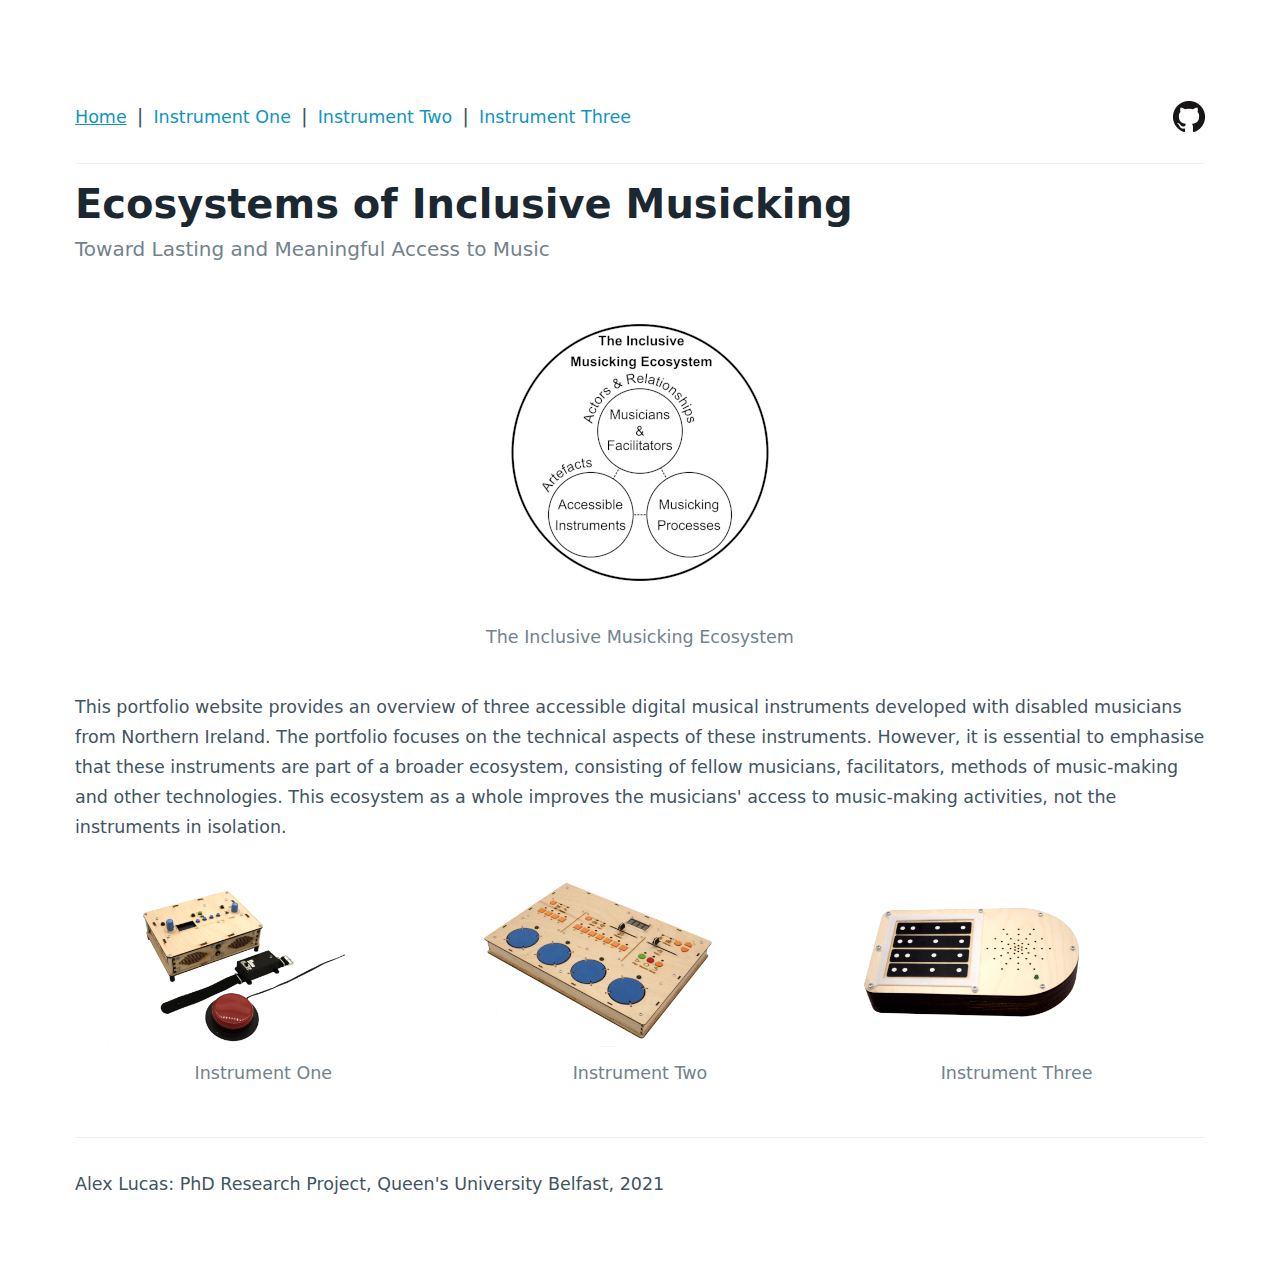
==== index.html @ f517aa19 "site template" ====
<!DOCTYPE html>
<html>
<head>
<link rel="stylesheet" href="css/pico.min.css">
<title>Ecosystems of Inclusive Music</title>
</head>
<body>
<main class = "container">
	<nav>
		<ul>
			<li><a href="index.html"><small><u>Home</u></small></a></li> | 
			<li><a href="instrument_one.html"><small>Instrument One</small></a></li> |
			<li><a href="instrument_two.html"><small>Instrument Two</small></a></li> |
			<li><a href="instrument_three.html"><small>Instrument Three</small></a></li>
		</ul>
		<ul>
			<li><a href="https://github.com/alexmlucas" target="_blank">
					<img src="images/GitHub-Mark-32px.png" alt="The GitHub logo" >
				</a></li>
		</ul>
	</nav>
	<hr>
	<hgroup>
		<h1>Ecosystems of Inclusive Musicking</h1>
		<h2>Toward Lasting and Meaningful Access to Music</h2>
	</hgroup>
	<center>
		<figure>
			<a href="images/inclusive_musicking_ecosystems_1080x761.png"> 
				<img src="images/inclusive_musicking_ecosystems_450x317.png" alt="An illustration of the three core components of inclusive musicxking ecosystems; actors, accessible musical instruments and musicking processes"> 
			</a>
			<figcaption><small>The Inclusive Musicking Ecosystem</small></figcaption>
		</figure>
	</center>

	<p>
	<small>This portfolio website provides an overview of three accessible digital musical instruments developed with disabled musicians from Northern Ireland. The portfolio focuses on the technical aspects of these instruments. However, it is essential to emphasise that these instruments are part of a broader ecosystem, consisting of fellow musicians, facilitators, methods of music-making and other technologies. This ecosystem as a whole improves the musicians' access to music-making activities, not the instruments in isolation.</small>

	</p>
	
	<table>
	  <tr>
		<td>
			<figure>
					<a href="instrument_one.html">
						<img src="images/instrument_one_side_450x300_white_bg.png" alt="A photograph of Instrument One, a guitar-inspired accessible instrument" width="250">
					</a>
					<figcaption><center><small>Instrument One</small></center></figcaption>
			</figure>
		</td>
		<td>
			<figure>
					<a href="instrument_two.html">
						<img src="images/instrument_two_side_450x300_white_bg.png" alt="A side-facing photograph of Instrument two, a performance-orientated accessible instrument" width="250">
					</a>
					<figcaption><center><small>Instrument Two</small></center></figcaption>
				</figure>
		</td>
		<td>
			<figure>
				<a href="instrument_three.html">
					<img src="images/instrument_three_front_450x300_white_bg.png" alt="A front-facing photograph of Instrument Three, a violin-inspired accessible instrument" width="250">
				</a>
				<figcaption><center><small>Instrument Three</small></center></figcaption>
			</figure>
		</td>
	  </tr>
	</table>

<footer><small>Alex Lucas: PhD Research Project, Queen's University Belfast, 2021</small></footer>

</main>
</body>
</html>
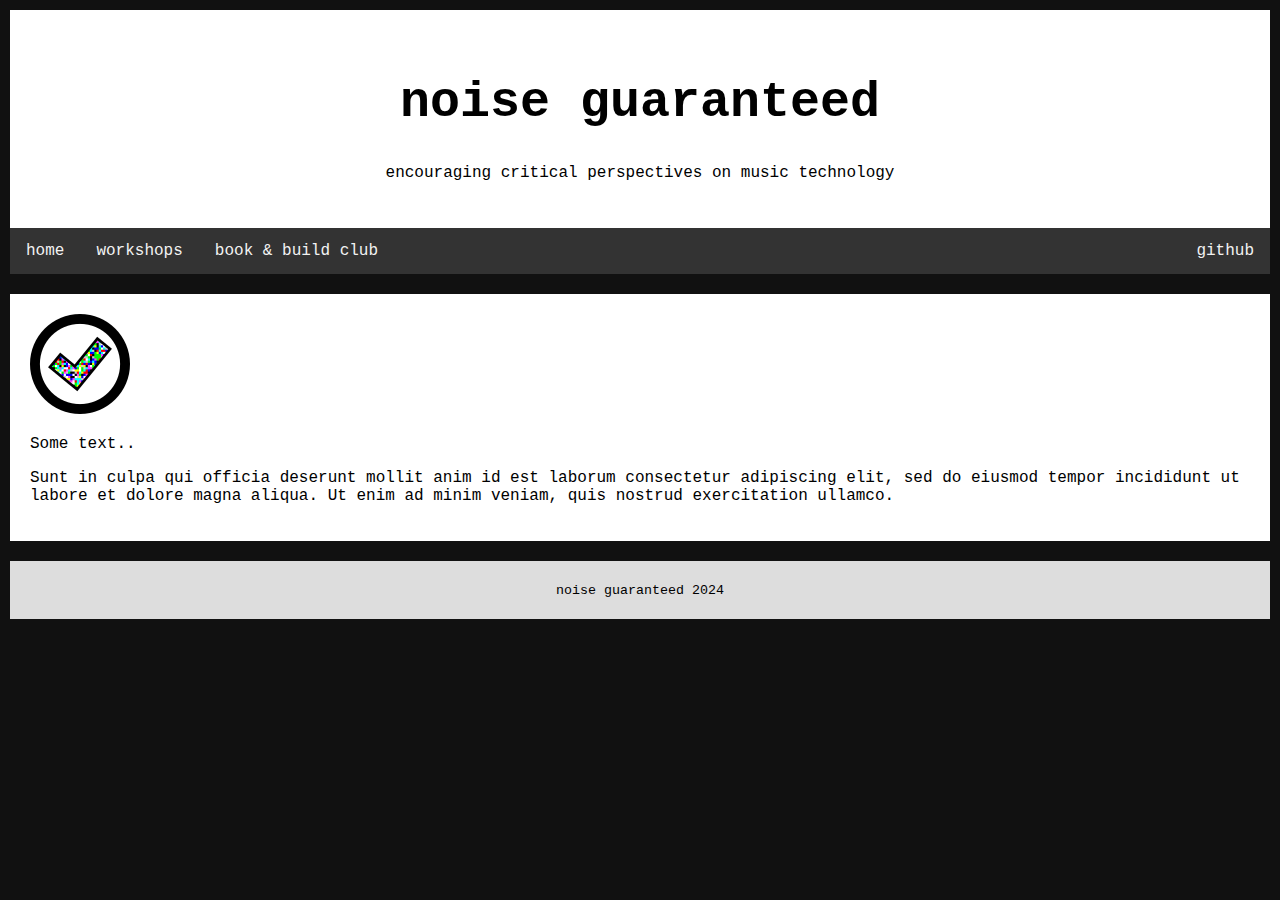
==== commit 96323680: "add baseline files" ====
--- a/index.html
+++ b/index.html
@@ -1,74 +1,64 @@
 <!DOCTYPE html>
 <html>
 <head>
-<link rel="stylesheet" href="css/pico.min.css">
-<title>Ecosystems of Inclusive Music</title>
+<link rel="stylesheet" href="css/noise.css">
+<title>noise guaranteed</title>
+</head>
+</style>
 </head>
 <body>
-<main class = "container">
-	<nav>
-		<ul>
-			<li><a href="index.html"><small><u>Home</u></small></a></li> | 
-			<li><a href="instrument_one.html"><small>Instrument One</small></a></li> |
-			<li><a href="instrument_two.html"><small>Instrument Two</small></a></li> |
-			<li><a href="instrument_three.html"><small>Instrument Three</small></a></li>
-		</ul>
-		<ul>
-			<li><a href="https://github.com/alexmlucas" target="_blank">
-					<img src="images/GitHub-Mark-32px.png" alt="The GitHub logo" >
-				</a></li>
-		</ul>
-	</nav>
-	<hr>
-	<hgroup>
-		<h1>Ecosystems of Inclusive Musicking</h1>
-		<h2>Toward Lasting and Meaningful Access to Music</h2>
-	</hgroup>
-	<center>
-		<figure>
-			<a href="images/inclusive_musicking_ecosystems_1080x761.png"> 
-				<img src="images/inclusive_musicking_ecosystems_450x317.png" alt="An illustration of the three core components of inclusive musicxking ecosystems; actors, accessible musical instruments and musicking processes"> 
-			</a>
-			<figcaption><small>The Inclusive Musicking Ecosystem</small></figcaption>
-		</figure>
-	</center>
 
-	<p>
-	<small>This portfolio website provides an overview of three accessible digital musical instruments developed with disabled musicians from Northern Ireland. The portfolio focuses on the technical aspects of these instruments. However, it is essential to emphasise that these instruments are part of a broader ecosystem, consisting of fellow musicians, facilitators, methods of music-making and other technologies. This ecosystem as a whole improves the musicians' access to music-making activities, not the instruments in isolation.</small>
+<div class="header">
+	<h1>noise guaranteed </h1>
+  <p>encouraging critical perspectives on music technology</p>
+</div>
 
-	</p>
-	
-	<table>
-	  <tr>
-		<td>
-			<figure>
-					<a href="instrument_one.html">
-						<img src="images/instrument_one_side_450x300_white_bg.png" alt="A photograph of Instrument One, a guitar-inspired accessible instrument" width="250">
-					</a>
-					<figcaption><center><small>Instrument One</small></center></figcaption>
-			</figure>
-		</td>
-		<td>
-			<figure>
-					<a href="instrument_two.html">
-						<img src="images/instrument_two_side_450x300_white_bg.png" alt="A side-facing photograph of Instrument two, a performance-orientated accessible instrument" width="250">
-					</a>
-					<figcaption><center><small>Instrument Two</small></center></figcaption>
-				</figure>
-		</td>
-		<td>
-			<figure>
-				<a href="instrument_three.html">
-					<img src="images/instrument_three_front_450x300_white_bg.png" alt="A front-facing photograph of Instrument Three, a violin-inspired accessible instrument" width="250">
-				</a>
-				<figcaption><center><small>Instrument Three</small></center></figcaption>
-			</figure>
-		</td>
-	  </tr>
-	</table>
+<div class="topnav">
+  <a href="#">home</a>
+  <a href="#">workshops</a>
+  <a href="#">book & build club</a>
+  <a href="#" style="float:right">github</a>
+</div>
 
-<footer><small>Alex Lucas: PhD Research Project, Queen's University Belfast, 2021</small></footer>
+<div class="row">
+  <div class="leftcolumn">
+    <div class="card">
+      <img src="images/ng_logo_trans_bkg_sml.png" alt="The noise guaranteed logo: a tick filled with blocks of pixelated colour within a black circle">           
+      <p>Some text..</p>
+      <p>Sunt in culpa qui officia deserunt mollit anim id est laborum consectetur adipiscing elit, sed do eiusmod tempor incididunt ut labore et dolore magna aliqua. Ut enim ad minim veniam, quis nostrud exercitation ullamco.</p>
+    </div>
+  </div>
+</div>
 
-</main>
+<div class="footer">
+  <small>noise guaranteed 2024</small>
+</div>
+
 </body>
 </html>
+
+
+
+
+
+
+
+
+
+
+
+
+
+
+
+
+
+
+
+
+
+
+
+
+
+
--- a/css/noise.css
+++ b/css/noise.css
@@ -0,0 +1,106 @@
+* {
+  box-sizing: border-box;
+}
+
+body {
+  font-family: Arial;
+  padding: 10px;
+  background-color: #111111;
+  margin: 0;
+  font-family: 'Courier new', monospace;
+}
+
+/* Header/Blog Title */
+.header {
+  padding: 30px;
+  text-align: center;
+  background: white;
+}
+
+.header h1 {
+  font-size: 50px;
+}
+
+/* Style the top navigation bar */
+.topnav {
+  overflow: hidden;
+  background-color: #333;
+}
+
+/* Style the topnav links */
+.topnav a {
+  float: left;
+  display: block;
+  color: #f2f2f2;
+  text-align: center;
+  padding: 14px 16px;
+  text-decoration: none;
+}
+
+/* Change color on hover */
+.topnav a:hover {
+  background-color: #ddd;
+  color: black;
+}
+
+/* Create two unequal columns that floats next to each other */
+/* Left column */
+.leftcolumn {   
+  float: left;
+  width: 100%;
+}
+
+/* Right column */
+.rightcolumn {
+  float: left;
+  width: 25%;
+  background-color: #f1f1f1;
+  padding-left: 20px;
+}
+
+/* Fake image */
+.fakeimg {
+  background-color: #aaa;
+  width: 100%;
+  padding: 20px;
+}
+
+/* Add a card effect for articles */
+.card {
+  background-color: white;
+  padding: 20px;
+  margin-top: 20px;
+}
+
+/* Clear floats after the columns */
+.row::after {
+  content: "";
+  display: table;
+  clear: both;
+}
+
+/* Footer */
+.footer {
+  padding: 20px;
+  text-align: center;
+  background: #ddd;
+  margin-top: 20px;
+}
+
+/* Responsive layout - when the screen is less than 800px wide, make the two columns stack on top of each other instead of next to each other */
+@media screen and (max-width: 800px) {
+  .leftcolumn, .rightcolumn {   
+    width: 100%;
+    padding: 0;
+  }
+}
+
+/* Responsive layout - when the screen is less than 400px wide, make the navigation links stack on top of each other instead of next to each other */
+@media screen and (max-width: 400px) {
+  .topnav a {
+    float: none;
+    width: 100%;
+  }
+}
+
+
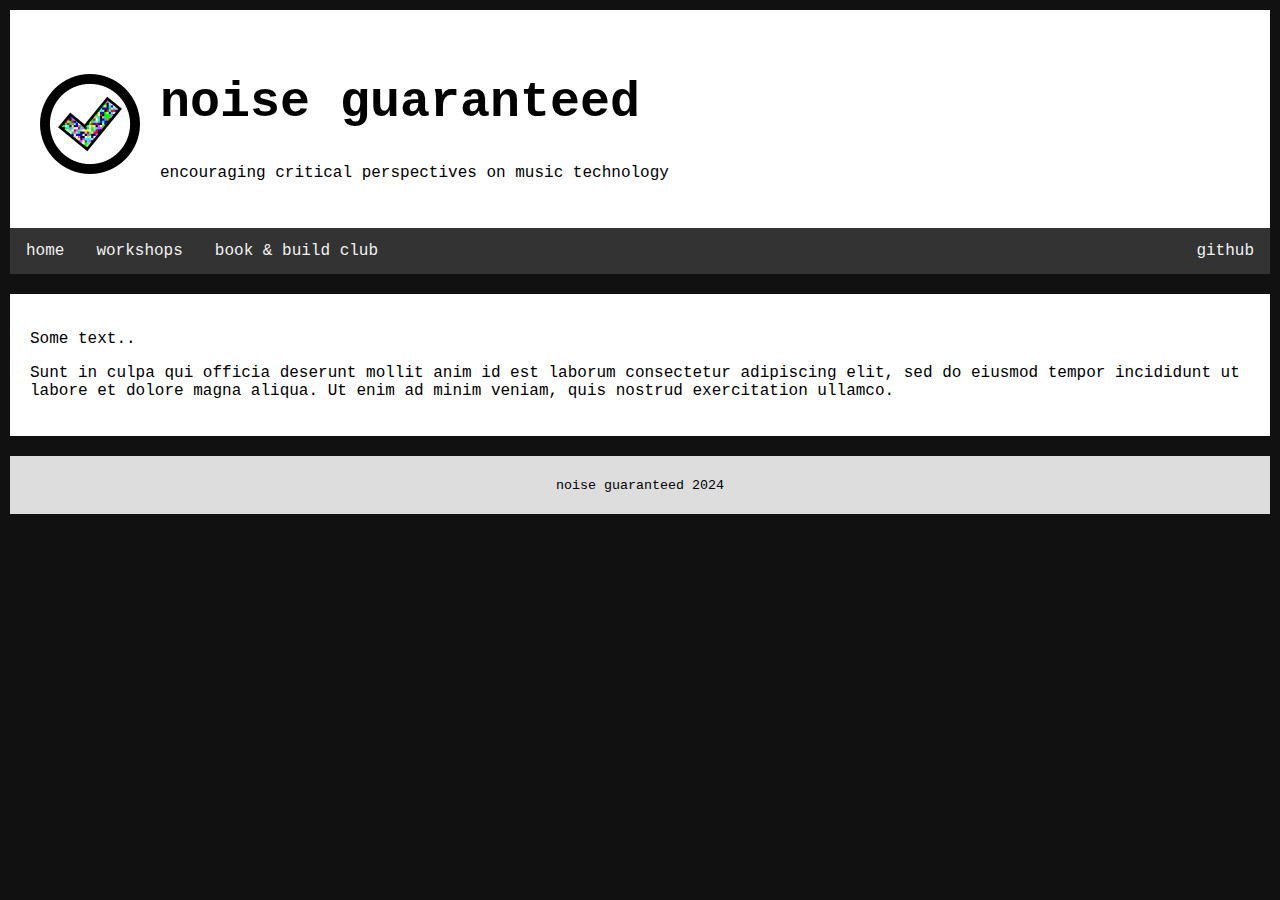
==== commit d0ed3e2a: "respositioned logo image" ====
--- a/index.html
+++ b/index.html
@@ -9,8 +9,14 @@
 <body>
 
 <div class="header">
-	<h1>noise guaranteed </h1>
-  <p>encouraging critical perspectives on music technology</p>
+  <div id="container">
+        <div id="floated"><img src="images/ng_logo_trans_bkg_sml.png" alt="The noise guaranteed logo: a tick filled with blocks of pixelated colour within a black circle"></div>
+        <h1>noise guaranteed </h1>
+         <p>encouraging critical perspectives on music technology</p>
+</div>
+  
+	
+ 
 </div>
 
 <div class="topnav">
@@ -23,9 +29,10 @@
 <div class="row">
   <div class="leftcolumn">
     <div class="card">
-      <img src="images/ng_logo_trans_bkg_sml.png" alt="The noise guaranteed logo: a tick filled with blocks of pixelated colour within a black circle">           
+      
       <p>Some text..</p>
       <p>Sunt in culpa qui officia deserunt mollit anim id est laborum consectetur adipiscing elit, sed do eiusmod tempor incididunt ut labore et dolore magna aliqua. Ut enim ad minim veniam, quis nostrud exercitation ullamco.</p>
+    
     </div>
   </div>
 </div>
--- a/css/noise.css
+++ b/css/noise.css
@@ -13,7 +13,7 @@
 /* Header/Blog Title */
 .header {
   padding: 30px;
-  text-align: center;
+  text-align: left;
   background: white;
 }
 
@@ -103,4 +103,12 @@
   }
 }
 
+#container{
+    width: 100%;
+}
+#floated{
+    float: left;
+    width: 120px;
+}
 
+
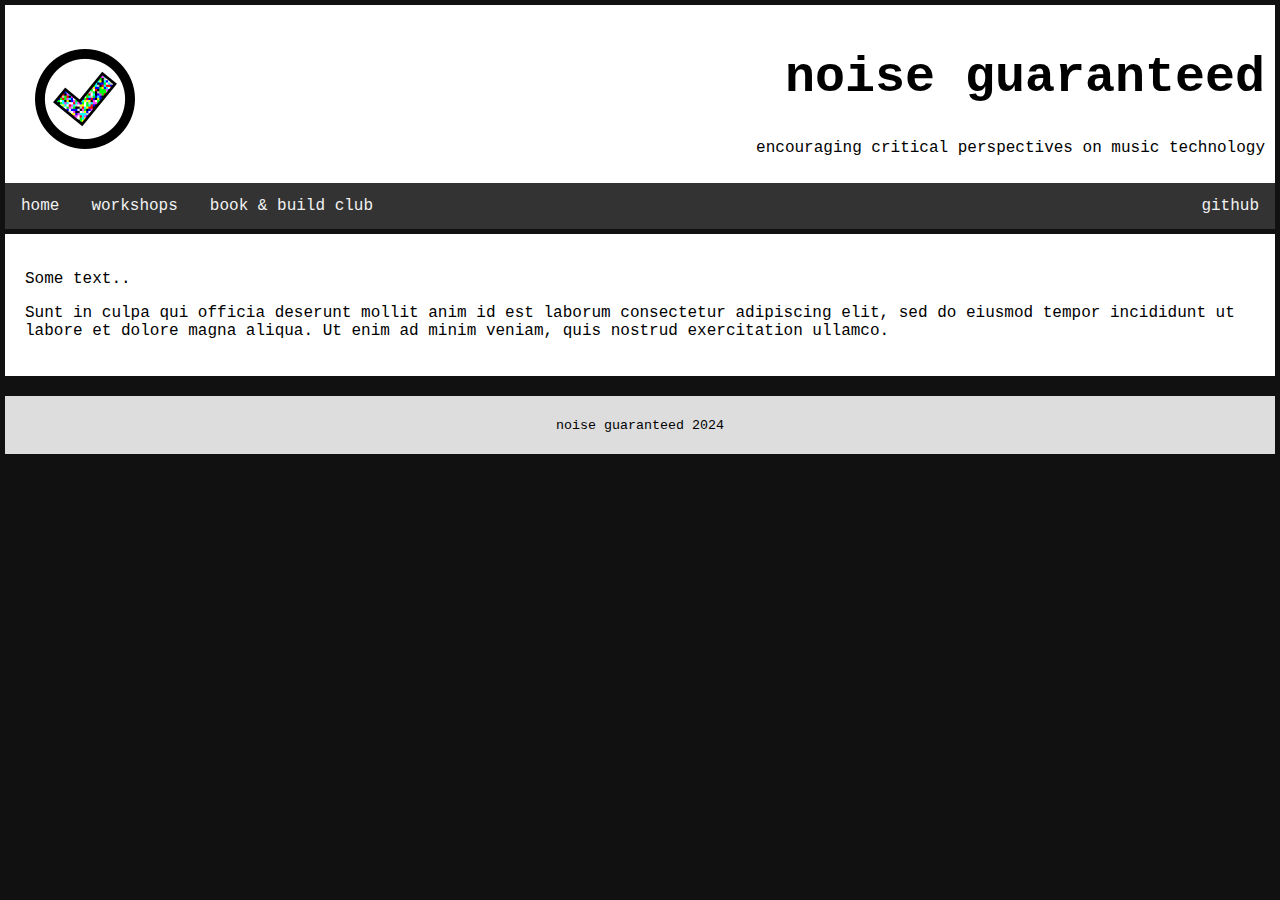
==== commit 4123db34: "tweak position of logo" ====
--- a/index.html
+++ b/index.html
@@ -13,10 +13,7 @@
         <div id="floated"><img src="images/ng_logo_trans_bkg_sml.png" alt="The noise guaranteed logo: a tick filled with blocks of pixelated colour within a black circle"></div>
         <h1>noise guaranteed </h1>
          <p>encouraging critical perspectives on music technology</p>
-</div>
-  
-	
- 
+  </div>
 </div>
 
 <div class="topnav">
--- a/css/noise.css
+++ b/css/noise.css
@@ -4,7 +4,7 @@
 
 body {
   font-family: Arial;
-  padding: 10px;
+  padding: 5px;
   background-color: #111111;
   margin: 0;
   font-family: 'Courier new', monospace;
@@ -12,8 +12,8 @@
 
 /* Header/Blog Title */
 .header {
-  padding: 30px;
-  text-align: left;
+  padding: 10px;
+  text-align: right;
   background: white;
 }
 
@@ -69,7 +69,7 @@
 .card {
   background-color: white;
   padding: 20px;
-  margin-top: 20px;
+  margin-top: 5px;
 }
 
 /* Clear floats after the columns */
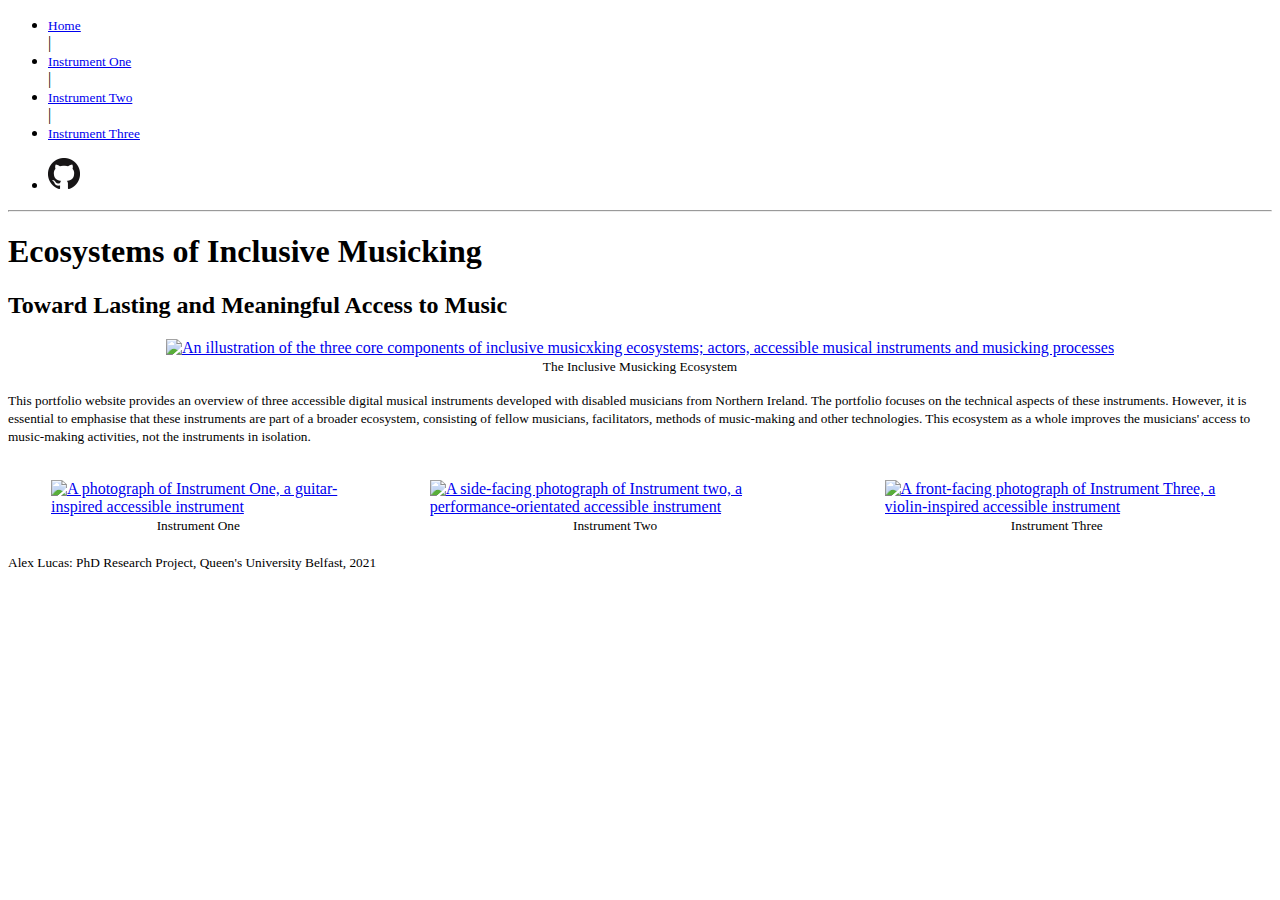
==== commit 15f82181: "added test index file" ====
--- a/index.html
+++ b/index.html
@@ -1,68 +1,74 @@
 <!DOCTYPE html>
 <html>
 <head>
-<link rel="stylesheet" href="css/noise.css">
-<title>noise guaranteed</title>
-</head>
-</style>
+<link rel="stylesheet" href="css/pico.min.css">
+<title>Ecosystems of Inclusive Music</title>
 </head>
 <body>
+<main class = "container">
+	<nav>
+		<ul>
+			<li><a href="index.html"><small><u>Home</u></small></a></li> | 
+			<li><a href="instrument_one.html"><small>Instrument One</small></a></li> |
+			<li><a href="instrument_two.html"><small>Instrument Two</small></a></li> |
+			<li><a href="instrument_three.html"><small>Instrument Three</small></a></li>
+		</ul>
+		<ul>
+			<li><a href="https://github.com/alexmlucas" target="_blank">
+					<img src="images/GitHub-Mark-32px.png" alt="The GitHub logo" >
+				</a></li>
+		</ul>
+	</nav>
+	<hr>
+	<hgroup>
+		<h1>Ecosystems of Inclusive Musicking</h1>
+		<h2>Toward Lasting and Meaningful Access to Music</h2>
+	</hgroup>
+	<center>
+		<figure>
+			<a href="images/inclusive_musicking_ecosystems_1080x761.png"> 
+				<img src="images/inclusive_musicking_ecosystems_450x317.png" alt="An illustration of the three core components of inclusive musicxking ecosystems; actors, accessible musical instruments and musicking processes"> 
+			</a>
+			<figcaption><small>The Inclusive Musicking Ecosystem</small></figcaption>
+		</figure>
+	</center>
 
-<div class="header">
-  <div id="container">
-        <div id="floated"><img src="images/ng_logo_trans_bkg_sml.png" alt="The noise guaranteed logo: a tick filled with blocks of pixelated colour within a black circle"></div>
-        <h1>noise guaranteed </h1>
-         <p>encouraging critical perspectives on music technology</p>
-  </div>
-</div>
+	<p>
+	<small>This portfolio website provides an overview of three accessible digital musical instruments developed with disabled musicians from Northern Ireland. The portfolio focuses on the technical aspects of these instruments. However, it is essential to emphasise that these instruments are part of a broader ecosystem, consisting of fellow musicians, facilitators, methods of music-making and other technologies. This ecosystem as a whole improves the musicians' access to music-making activities, not the instruments in isolation.</small>
 
-<div class="topnav">
-  <a href="#">home</a>
-  <a href="#">workshops</a>
-  <a href="#">book & build club</a>
-  <a href="#" style="float:right">github</a>
-</div>
+	</p>
+	
+	<table>
+	  <tr>
+		<td>
+			<figure>
+					<a href="instrument_one.html">
+						<img src="images/instrument_one_side_450x300_white_bg.png" alt="A photograph of Instrument One, a guitar-inspired accessible instrument" width="250">
+					</a>
+					<figcaption><center><small>Instrument One</small></center></figcaption>
+			</figure>
+		</td>
+		<td>
+			<figure>
+					<a href="instrument_two.html">
+						<img src="images/instrument_two_side_450x300_white_bg.png" alt="A side-facing photograph of Instrument two, a performance-orientated accessible instrument" width="250">
+					</a>
+					<figcaption><center><small>Instrument Two</small></center></figcaption>
+				</figure>
+		</td>
+		<td>
+			<figure>
+				<a href="instrument_three.html">
+					<img src="images/instrument_three_front_450x300_white_bg.png" alt="A front-facing photograph of Instrument Three, a violin-inspired accessible instrument" width="250">
+				</a>
+				<figcaption><center><small>Instrument Three</small></center></figcaption>
+			</figure>
+		</td>
+	  </tr>
+	</table>
 
-<div class="row">
-  <div class="leftcolumn">
-    <div class="card">
-      
-      <p>Some text..</p>
-      <p>Sunt in culpa qui officia deserunt mollit anim id est laborum consectetur adipiscing elit, sed do eiusmod tempor incididunt ut labore et dolore magna aliqua. Ut enim ad minim veniam, quis nostrud exercitation ullamco.</p>
-    
-    </div>
-  </div>
-</div>
+<footer><small>Alex Lucas: PhD Research Project, Queen's University Belfast, 2021</small></footer>
 
-<div class="footer">
-  <small>noise guaranteed 2024</small>
-</div>
-
+</main>
 </body>
 </html>
-
-
-
-
-
-
-
-
-
-
-
-
-
-
-
-
-
-
-
-
-
-
-
-
-
-
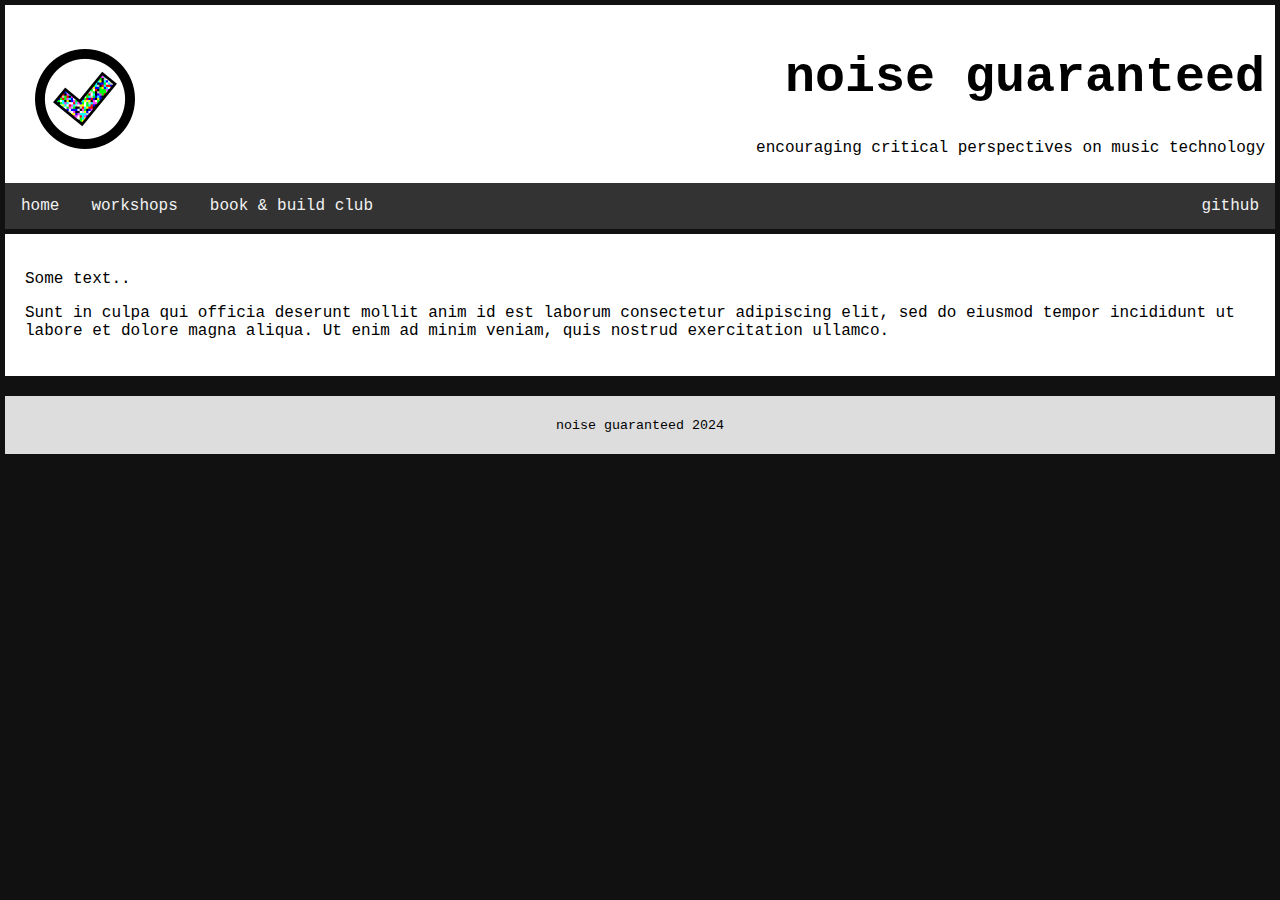
==== commit 06339780: "reset index file" ====
--- a/index.html
+++ b/index.html
@@ -1,74 +1,68 @@
 <!DOCTYPE html>
 <html>
 <head>
-<link rel="stylesheet" href="css/pico.min.css">
-<title>Ecosystems of Inclusive Music</title>
+<link rel="stylesheet" href="css/noise.css">
+<title>noise guaranteed</title>
+</head>
+</style>
 </head>
 <body>
-<main class = "container">
-	<nav>
-		<ul>
-			<li><a href="index.html"><small><u>Home</u></small></a></li> | 
-			<li><a href="instrument_one.html"><small>Instrument One</small></a></li> |
-			<li><a href="instrument_two.html"><small>Instrument Two</small></a></li> |
-			<li><a href="instrument_three.html"><small>Instrument Three</small></a></li>
-		</ul>
-		<ul>
-			<li><a href="https://github.com/alexmlucas" target="_blank">
-					<img src="images/GitHub-Mark-32px.png" alt="The GitHub logo" >
-				</a></li>
-		</ul>
-	</nav>
-	<hr>
-	<hgroup>
-		<h1>Ecosystems of Inclusive Musicking</h1>
-		<h2>Toward Lasting and Meaningful Access to Music</h2>
-	</hgroup>
-	<center>
-		<figure>
-			<a href="images/inclusive_musicking_ecosystems_1080x761.png"> 
-				<img src="images/inclusive_musicking_ecosystems_450x317.png" alt="An illustration of the three core components of inclusive musicxking ecosystems; actors, accessible musical instruments and musicking processes"> 
-			</a>
-			<figcaption><small>The Inclusive Musicking Ecosystem</small></figcaption>
-		</figure>
-	</center>
 
-	<p>
-	<small>This portfolio website provides an overview of three accessible digital musical instruments developed with disabled musicians from Northern Ireland. The portfolio focuses on the technical aspects of these instruments. However, it is essential to emphasise that these instruments are part of a broader ecosystem, consisting of fellow musicians, facilitators, methods of music-making and other technologies. This ecosystem as a whole improves the musicians' access to music-making activities, not the instruments in isolation.</small>
+<div class="header">
+  <div id="container">
+        <div id="floated"><img src="images/ng_logo_trans_bkg_sml.png" alt="The noise guaranteed logo: a tick filled with blocks of pixelated colour within a black circle"></div>
+        <h1>noise guaranteed </h1>
+         <p>encouraging critical perspectives on music technology</p>
+  </div>
+</div>
 
-	</p>
-	
-	<table>
-	  <tr>
-		<td>
-			<figure>
-					<a href="instrument_one.html">
-						<img src="images/instrument_one_side_450x300_white_bg.png" alt="A photograph of Instrument One, a guitar-inspired accessible instrument" width="250">
-					</a>
-					<figcaption><center><small>Instrument One</small></center></figcaption>
-			</figure>
-		</td>
-		<td>
-			<figure>
-					<a href="instrument_two.html">
-						<img src="images/instrument_two_side_450x300_white_bg.png" alt="A side-facing photograph of Instrument two, a performance-orientated accessible instrument" width="250">
-					</a>
-					<figcaption><center><small>Instrument Two</small></center></figcaption>
-				</figure>
-		</td>
-		<td>
-			<figure>
-				<a href="instrument_three.html">
-					<img src="images/instrument_three_front_450x300_white_bg.png" alt="A front-facing photograph of Instrument Three, a violin-inspired accessible instrument" width="250">
-				</a>
-				<figcaption><center><small>Instrument Three</small></center></figcaption>
-			</figure>
-		</td>
-	  </tr>
-	</table>
+<div class="topnav">
+  <a href="#">home</a>
+  <a href="#">workshops</a>
+  <a href="#">book & build club</a>
+  <a href="#" style="float:right">github</a>
+</div>
 
-<footer><small>Alex Lucas: PhD Research Project, Queen's University Belfast, 2021</small></footer>
+<div class="row">
+  <div class="leftcolumn">
+    <div class="card">
+      
+      <p>Some text..</p>
+      <p>Sunt in culpa qui officia deserunt mollit anim id est laborum consectetur adipiscing elit, sed do eiusmod tempor incididunt ut labore et dolore magna aliqua. Ut enim ad minim veniam, quis nostrud exercitation ullamco.</p>
+    
+    </div>
+  </div>
+</div>
 
-</main>
+<div class="footer">
+  <small>noise guaranteed 2024</small>
+</div>
+
 </body>
 </html>
+
+
+
+
+
+
+
+
+
+
+
+
+
+
+
+
+
+
+
+
+
+
+
+
+
+
--- a/css/noise.css
+++ b/css/noise.css
@@ -0,0 +1,114 @@
+* {
+  box-sizing: border-box;
+}
+
+body {
+  font-family: Arial;
+  padding: 5px;
+  background-color: #111111;
+  margin: 0;
+  font-family: 'Courier new', monospace;
+}
+
+/* Header/Blog Title */
+.header {
+  padding: 10px;
+  text-align: right;
+  background: white;
+}
+
+.header h1 {
+  font-size: 50px;
+}
+
+/* Style the top navigation bar */
+.topnav {
+  overflow: hidden;
+  background-color: #333;
+}
+
+/* Style the topnav links */
+.topnav a {
+  float: left;
+  display: block;
+  color: #f2f2f2;
+  text-align: center;
+  padding: 14px 16px;
+  text-decoration: none;
+}
+
+/* Change color on hover */
+.topnav a:hover {
+  background-color: #ddd;
+  color: black;
+}
+
+/* Create two unequal columns that floats next to each other */
+/* Left column */
+.leftcolumn {   
+  float: left;
+  width: 100%;
+}
+
+/* Right column */
+.rightcolumn {
+  float: left;
+  width: 25%;
+  background-color: #f1f1f1;
+  padding-left: 20px;
+}
+
+/* Fake image */
+.fakeimg {
+  background-color: #aaa;
+  width: 100%;
+  padding: 20px;
+}
+
+/* Add a card effect for articles */
+.card {
+  background-color: white;
+  padding: 20px;
+  margin-top: 5px;
+}
+
+/* Clear floats after the columns */
+.row::after {
+  content: "";
+  display: table;
+  clear: both;
+}
+
+/* Footer */
+.footer {
+  padding: 20px;
+  text-align: center;
+  background: #ddd;
+  margin-top: 20px;
+}
+
+/* Responsive layout - when the screen is less than 800px wide, make the two columns stack on top of each other instead of next to each other */
+@media screen and (max-width: 800px) {
+  .leftcolumn, .rightcolumn {   
+    width: 100%;
+    padding: 0;
+  }
+}
+
+/* Responsive layout - when the screen is less than 400px wide, make the navigation links stack on top of each other instead of next to each other */
+@media screen and (max-width: 400px) {
+  .topnav a {
+    float: none;
+    width: 100%;
+  }
+}
+
+#container{
+    width: 100%;
+}
+#floated{
+    float: left;
+    width: 120px;
+}
+
+
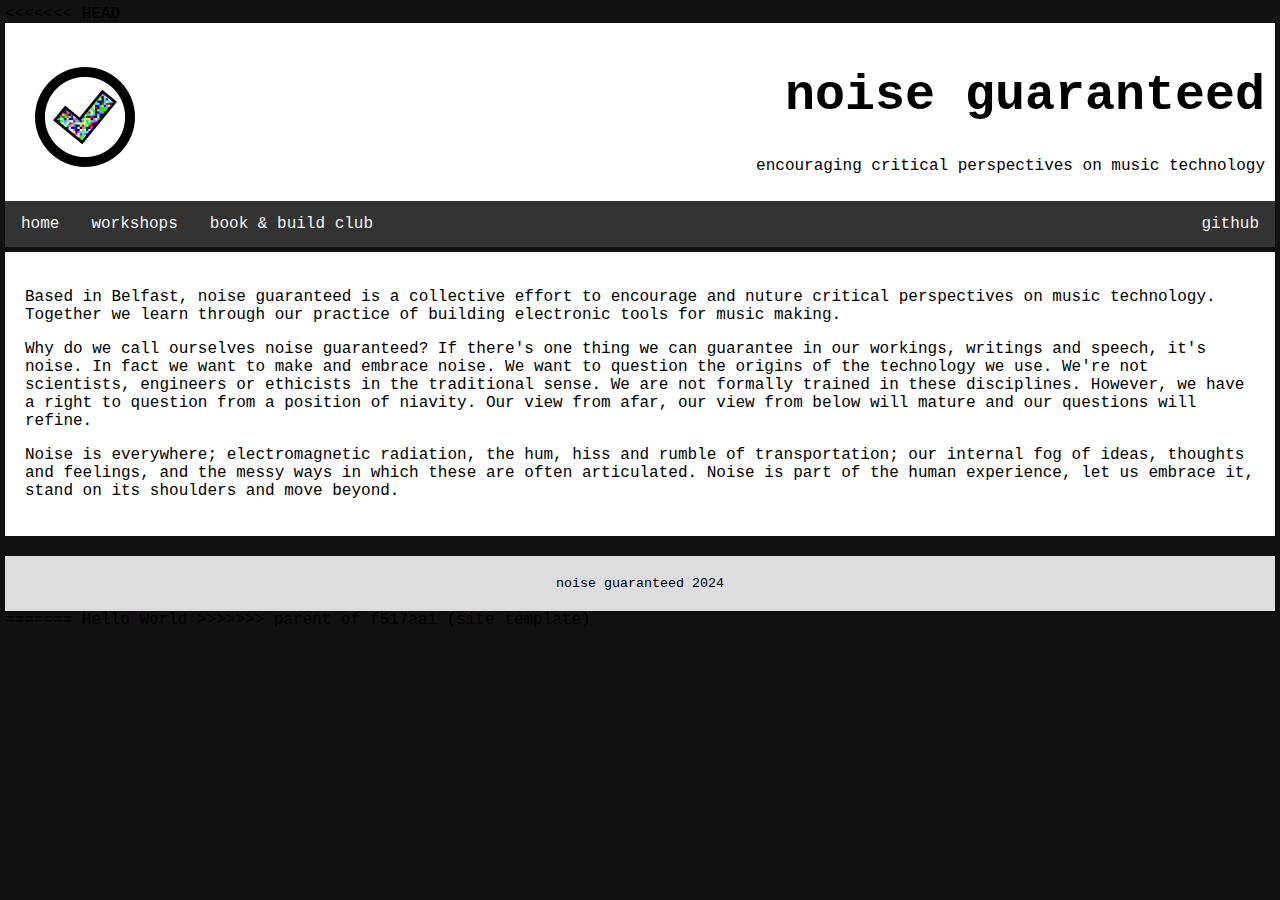
==== commit ad766a0f: "update homepage" ====
--- a/index.html
+++ b/index.html
@@ -1,3 +1,4 @@
+<<<<<<< HEAD
 <!DOCTYPE html>
 <html>
 <head>
@@ -26,9 +27,9 @@
 <div class="row">
   <div class="leftcolumn">
     <div class="card">
-      
-      <p>Some text..</p>
-      <p>Sunt in culpa qui officia deserunt mollit anim id est laborum consectetur adipiscing elit, sed do eiusmod tempor incididunt ut labore et dolore magna aliqua. Ut enim ad minim veniam, quis nostrud exercitation ullamco.</p>
+      <p>Based in Belfast, noise guaranteed is a collective effort to encourage and nuture critical perspectives on music technology. Together we learn through our practice of building electronic tools for music making.</p>
+      <p>Why do we call ourselves noise guaranteed? If there's one thing we can guarantee in our workings, writings and speech, it's noise. In fact we want to make and embrace noise. We want to question the origins of the technology we use. We're not scientists, engineers or ethicists in the traditional sense. We are not formally trained in these disciplines. However, we have a right to question from a position of niavity. Our view from afar, our view from below will mature and our questions will refine.</p>
+      <p>Noise is everywhere; electromagnetic radiation, the hum, hiss and rumble of transportation; our internal fog of ideas, thoughts and feelings, and the messy ways in which these are often articulated. Noise is part of the human experience, let us embrace it, stand on its shoulders and move beyond.</p>
     
     </div>
   </div>
@@ -66,3 +67,6 @@
 
 
 
+=======
+Hello World
+>>>>>>> parent of f517aa1 (site template)
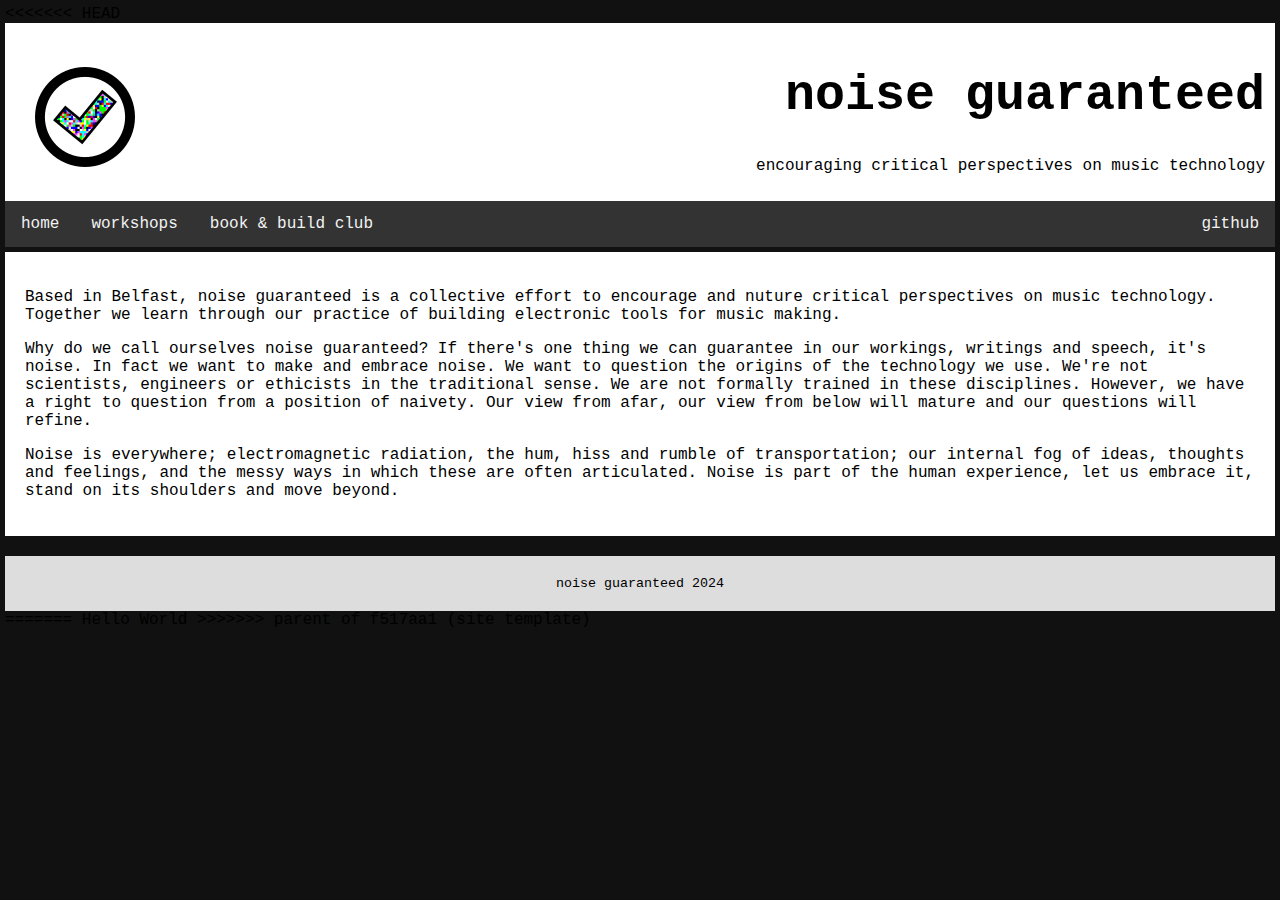
==== commit e4c4dab1: "fix typo" ====
--- a/index.html
+++ b/index.html
@@ -28,7 +28,7 @@
   <div class="leftcolumn">
     <div class="card">
       <p>Based in Belfast, noise guaranteed is a collective effort to encourage and nuture critical perspectives on music technology. Together we learn through our practice of building electronic tools for music making.</p>
-      <p>Why do we call ourselves noise guaranteed? If there's one thing we can guarantee in our workings, writings and speech, it's noise. In fact we want to make and embrace noise. We want to question the origins of the technology we use. We're not scientists, engineers or ethicists in the traditional sense. We are not formally trained in these disciplines. However, we have a right to question from a position of niavity. Our view from afar, our view from below will mature and our questions will refine.</p>
+      <p>Why do we call ourselves noise guaranteed? If there's one thing we can guarantee in our workings, writings and speech, it's noise. In fact we want to make and embrace noise. We want to question the origins of the technology we use. We're not scientists, engineers or ethicists in the traditional sense. We are not formally trained in these disciplines. However, we have a right to question from a position of naivety. Our view from afar, our view from below will mature and our questions will refine.</p>
       <p>Noise is everywhere; electromagnetic radiation, the hum, hiss and rumble of transportation; our internal fog of ideas, thoughts and feelings, and the messy ways in which these are often articulated. Noise is part of the human experience, let us embrace it, stand on its shoulders and move beyond.</p>
     
     </div>
